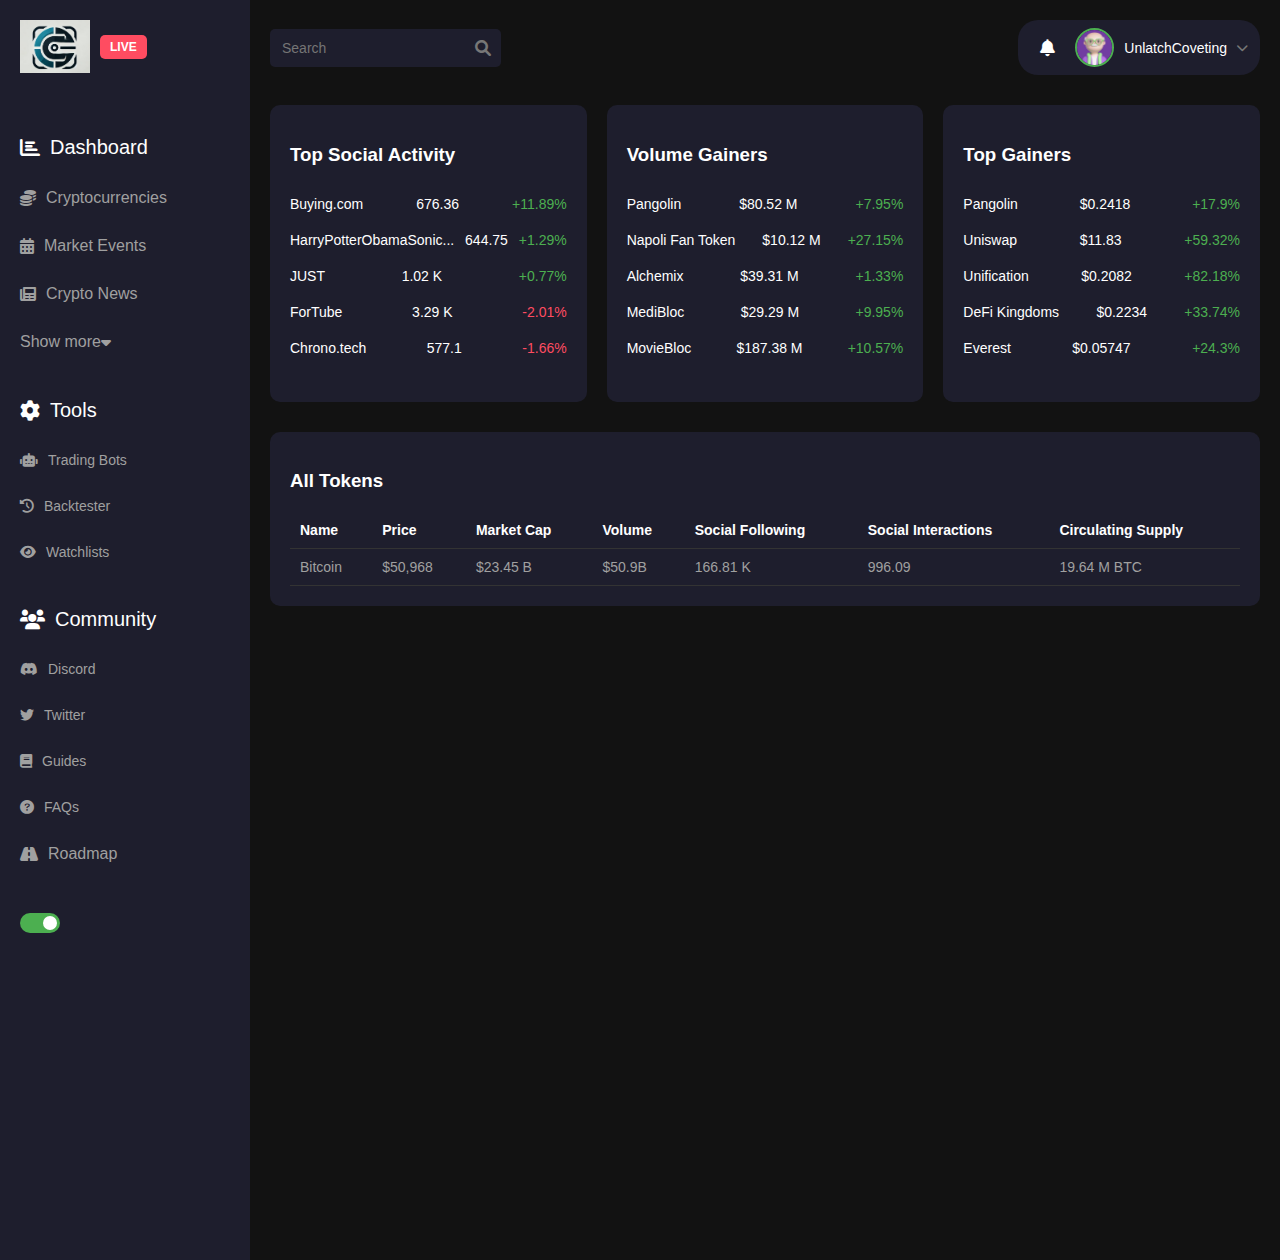
==== index.html @ 92097d20 "still updating" ====
<!DOCTYPE html>
<html lang="en">
  <head>
    <meta charset="UTF-8" />
    <meta http-equiv="X-UA-Compatible" content="IE=edge" />
    <meta name="viewport" content="width=device-width, initial-scale=1.0" />
    <title>Dashboard Design</title>
    <link rel="stylesheet" href="style.css" />
    <!-- Font Awesome for icons -->
    <link
      rel="stylesheet"
      href="https://cdnjs.cloudflare.com/ajax/libs/font-awesome/6.6.0/css/all.min.css"
    />
    <link
      rel="stylesheet"
      href="https://cdnjs.cloudflare.com/ajax/libs/font-awesome/6.0.0-beta3/css/all.min.css"
    />
  </head>
  <body>
    <div class="sidebar">
      <div class="logo">
        <h2>
          <!-- <i class="fas fa-chart-line"></i> D2TRADE -->
           <img src="./1.jpeg" alt="" width="70px">
          <span class="live-badge">LIVE</span>
        </h2>
      </div>
      <ul class="menu">
        <br>
        <li  style="font-size: 20px; color: white;"><i class="fas fa-chart-bar"></i> Dashboard</li>
        <li class="active"><i class="fas fa-coins"></i> Cryptocurrencies</li>
        <li><i class="fas fa-calendar-alt"></i> Market Events</li>
        <li><i class="fas fa-newspaper"></i> Crypto News</li>
        <li class="submenu">Show more <i class="fas fa-caret-down"></i></li>
        <br>
        <li style="font-size: 20px; color: white;" class="submenu-items"><i class="fas fa-cog"></i> Tools</li>
        <li class="submenu-items"><i class="fas fa-robot"></i> Trading Bots</li>
        <li class="submenu-items"><i class="fas fa-history"></i> Backtester</li>
        <li class="submenu-items"><i class="fas fa-eye"></i> Watchlists</li>
        <br>
        <li style="font-size: 20px; color: white;"><i class="fas fa-users"></i> Community</li>
        <li class="submenu-items"><i class="fab fa-discord"></i> Discord</li>
        <li class="submenu-items"><i class="fab fa-twitter"></i> Twitter</li>
        <li class="submenu-items"><i class="fas fa-book"></i> Guides</li>
        <li class="submenu-items">
          <i class="fas fa-question-circle"></i> FAQs
        </li>
        <li><i class="fas fa-road"></i> Roadmap</li>
        <li>
          <div class="switch">
            <input type="checkbox" id="toggle" checked />
            <label for="toggle"></label>
          </div>
        </li>
      </ul>
    </div>

    <div class="main-content">
      <div class="header">
        <div class="search-bar">
          <input type="text" placeholder="Search" />
          <i class="fas fa-search"></i>
        </div>


        <div class="user-profile">
        <i class="fa fa-bell" style="padding: 10px; font-size: 17px; color: white;"></i>

            <img src="./download.jpeg" alt="User Avatar" class="user-avatar">
            <span class="user-name">UnlatchCoveting</span>
            <i class="fas fa-chevron-down"></i>
        </div>
      </div>

      <div class="dashboard">
        <div class="card top-social-activity">
          <h3>Top Social Activity</h3>
          <ul>
            <li>
              <span>Buying.com</span>
              <span>676.36</span>
              <span class="positive">+11.89%</span>
            </li>
            <li>
              <span>HarryPotterObamaSonic...</span>
              <span>644.75</span>
              <span class="positive">+1.29%</span>
            </li>
            <li>
              <span>JUST</span>
              <span>1.02 K</span>
              <span class="positive">+0.77%</span>
            </li>
            <li>
              <span>ForTube</span>
              <span>3.29 K</span>
              <span class="negative">-2.01%</span>
            </li>
            <li>
              <span>Chrono.tech</span>
              <span>577.1</span>
              <span class="negative">-1.66%</span>
            </li>
          </ul>
        </div>

        <div class="card volume-gainers">
          <h3>Volume Gainers</h3>
          <ul>
            <li>
              <span>Pangolin</span>
              <span>$80.52 M</span>
              <span class="positive">+7.95%</span>
            </li>
            <li>
              <span>Napoli Fan Token</span>
              <span>$10.12 M</span>
              <span class="positive">+27.15%</span>
            </li>
            <li>
              <span>Alchemix</span>
              <span>$39.31 M</span>
              <span class="positive">+1.33%</span>
            </li>
            <li>
              <span>MediBloc</span>
              <span>$29.29 M</span>
              <span class="positive">+9.95%</span>
            </li>
            <li>
              <span>MovieBloc</span>
              <span>$187.38 M</span>
              <span class="positive">+10.57%</span>
            </li>
          </ul>
        </div>

        <div class="card top-gainers">
          <h3>Top Gainers</h3>
          <ul>
            <li>
              <span>Pangolin</span>
              <span>$0.2418</span>
              <span class="positive">+17.9%</span>
            </li>
            <li>
              <span>Uniswap</span>
              <span>$11.83</span>
              <span class="positive">+59.32%</span>
            </li>
            <li>
              <span>Unification</span>
              <span>$0.2082</span>
              <span class="positive">+82.18%</span>
            </li>
            <li>
              <span>DeFi Kingdoms</span>
              <span>$0.2234</span>
              <span class="positive">+33.74%</span>
            </li>
            <li>
              <span>Everest</span>
              <span>$0.05747</span>
              <span class="positive">+24.3%</span>
            </li>
          </ul>
        </div>
      </div>

      <div class="all-tokens">
        <h3>All Tokens</h3>
        <table>
          <thead>
            <tr>
              <th>Name</th>
              <th>Price</th>
              <th>Market Cap</th>
              <th>Volume</th>
              <th>Social Following</th>
              <th>Social Interactions</th>
              <th>Circulating Supply</th>
            </tr>
          </thead>
          <tbody>
            <tr>
              <td>Bitcoin</td>
              <td>$50,968</td>
              <td>$23.45 B</td>
              <td>$50.9B</td>
              <td>166.81 K</td>
              <td>996.09</td>
              <td>19.64 M BTC</td>
            </tr>
            <!-- Add more table rows here -->
          </tbody>
        </table>
      </div>
    </div>
  </body>
</html>
---- style.css ----
body {
    font-family: 'Arial', sans-serif;
    margin: 0;
    padding: 0;
    display: flex;
    background-color: #121212;
    color: #fff;
}

.sidebar {
    width: 250px;
    background-color: #1e1e2d;
    height: 140vh;
    padding: 20px;
    box-sizing: border-box;
    display: flex;
    flex-direction: column;
}

.logo {
    display: flex;
    align-items: center;
    justify-content: space-between;
    margin-bottom: 30px;
}

.logo h2 {
    color: #fff;
    font-size: 20px;
    margin: 0;
    display: flex;
    align-items: center;
}

.live-badge {
    background-color: #ff4c61;
    padding: 5px 10px;
    border-radius: 5px;
    font-size: 12px;
    margin-left: 10px;
}

.menu {
    list-style: none;
    padding: 0;
    margin: 0;
    flex: 1;
}

.menu li {
    padding: 15px 0;
    color: #a0a0a0;
    display: flex;
    align-items: center;
    cursor: pointer;
    transition: color 0.3s;
}

.menu li i {
    margin-right: 10px;
}


.menu li:hover {
    color: #fff;
}

.submenu-items {
    display: none;
    padding-left: 20px;
    color: #a0a0a0;
    font-size: 14px;
}

.submenu:hover + .submenu-items,
.submenu-items:hover {
    display: block;
}

.main-content {
    flex: 1;
    padding: 20px;
    display: flex;
    flex-direction: column;
}

.header {
    display: flex;
    justify-content: space-between;
    align-items: center;
    margin-bottom: 30px;
}

.search-bar {
    display: flex;
    align-items: center;
    background-color: #1e1e2d;
    padding: 10px;
    border-radius: 5px;
}

.search-bar input {
    border: none;
    background: transparent;
    color: #fff;
    outline: none;
    margin-right: 10px;
    font-size: 14px;
}

.search-bar i {
    color: #777;
}

.user-profile {
    display: flex;
    align-items: center;
    gap: 10px;
    background-color: #1e1e2d;
    padding: 8px 12px;
    border-radius: 20px;
    cursor: pointer;
    transition: background-color 0.3s ease;
}

.user-profile:hover {
    background-color: #2a2a3e;
}

.user-avatar {
    width: 35px;
    height: 35px;
    border-radius: 50%;
    border: 2px solid #4caf50;
}

.user-name {
    font-size: 14px;
    font-weight: 500;
    color: #fff;
}

.user-profile i {
    color: #777;
    font-size: 12px;
}

.dashboard {
    display: flex;
    gap: 20px;
    margin-bottom: 30px;
}

.card {
    background-color: #1e1e2d;
    padding: 20px;
    border-radius: 10px;
    flex: 1;
    color: #a0a0a0;
}

.card h3 {
    color: #fff;
    margin-bottom: 20px;
}

.card ul {
    list-style: none;
    padding: 0;
}

.card ul li {
    display: flex;
    justify-content: space-between;
    padding: 10px 0;
    color: #fff;
    font-size: 14px;
}

.positive {
    color: #4caf50;
}

.negative {
    color: #ff4c61;
}

.all-tokens {
    background-color: #1e1e2d;
    padding: 20px;
    border-radius: 10px;
}

.all-tokens h3 {
    margin-bottom: 20px;
    color: #fff;
}

.all-tokens table {
    width: 100%;
    color: #a0a0a0;
    border-collapse: collapse;
    font-size: 14px;
}

.all-tokens table th,
.all-tokens table td {
    padding: 10px;
    text-align: left;
    border-bottom: 1px solid #333;
}

.all-tokens table th {
    color: #fff;
}

.all-tokens table tr:hover {
    background-color: #292937;
}

.switch {
    display: flex;
    align-items: center;
    justify-content: center;
    margin-top: auto;
    padding-top: 20px;
}

.switch input[type="checkbox"] {
    position: absolute;
    opacity: 0;
}

.switch label {
    display: inline-block;
    width: 40px;
    height: 20px;
    background-color: #ff4c61;
    border-radius: 20px;
    position: relative;
    cursor: pointer;
    transition: background-color 0.3s;
}

.switch label:after {
    content: "";
    display: block;
    width: 14px;
    height: 14px;
    background-color: #fff;
    border-radius: 50%;
    position: absolute;
    top: 3px;
    left: 3px;
    transition: left 0.3s;
}

.switch input:checked + label {
    background-color: #4caf50;
}

.switch input:checked + label:after {
    left: 23px;
}
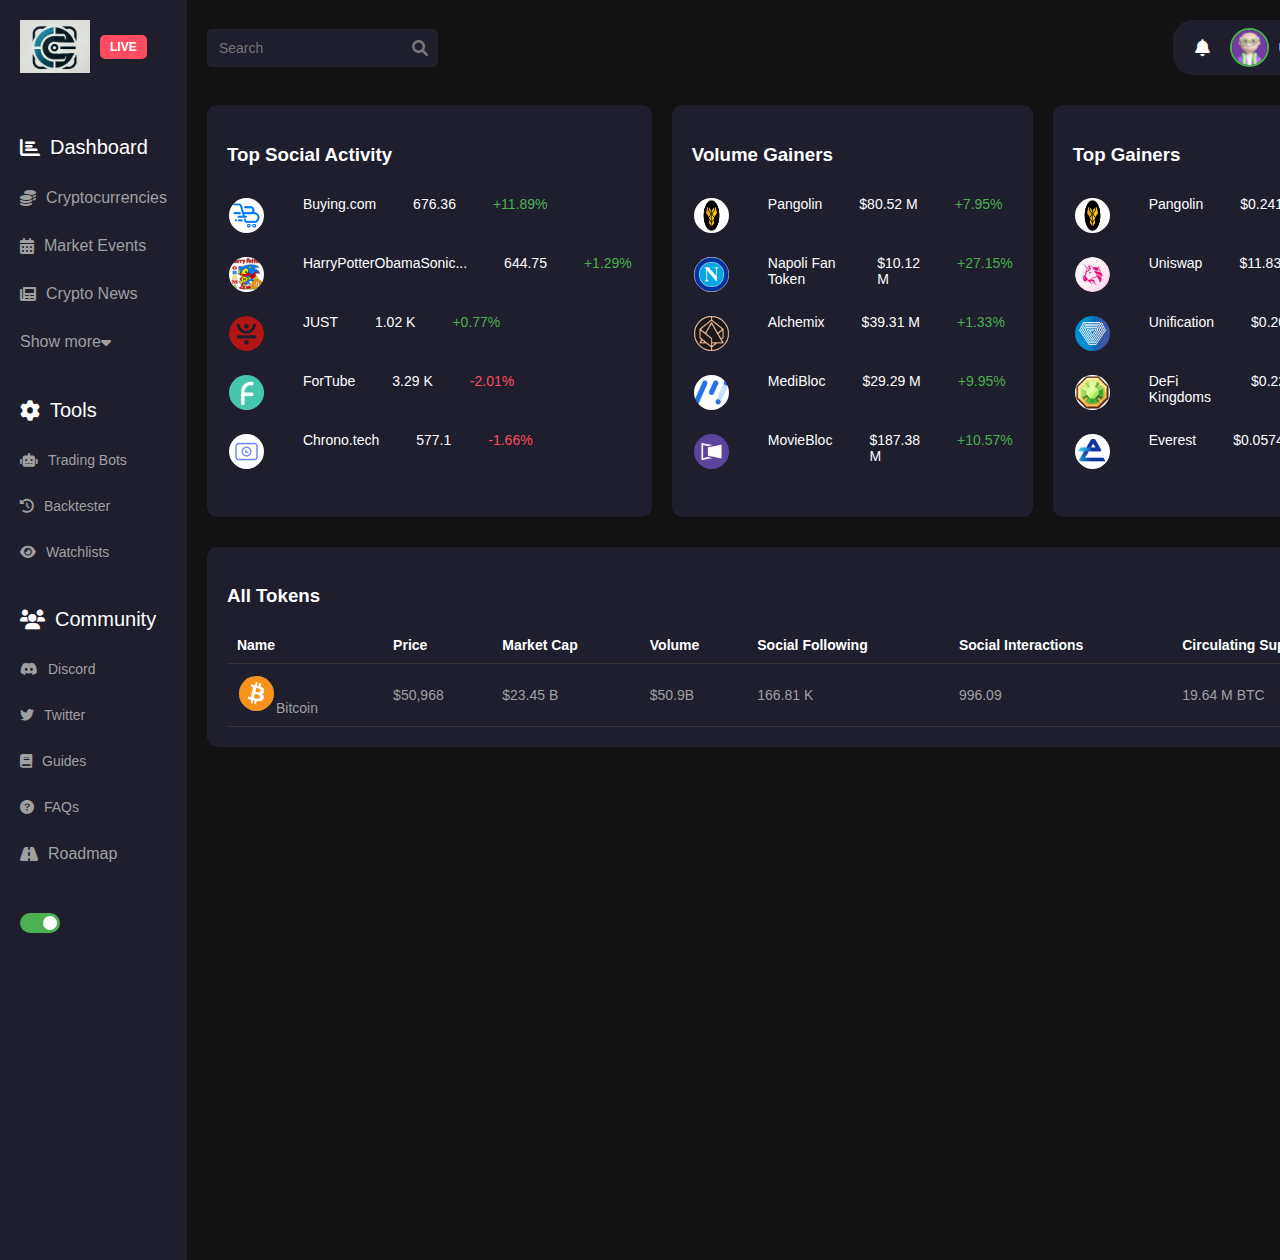
==== commit 4e531246: "updated" ====
--- a/index.html
+++ b/index.html
@@ -21,24 +21,30 @@
       <div class="logo">
         <h2>
           <!-- <i class="fas fa-chart-line"></i> D2TRADE -->
-           <img src="./1.jpeg" alt="" width="70px">
+          <img src="./images/1.jpeg" alt="" width="70px" />
           <span class="live-badge">LIVE</span>
         </h2>
       </div>
       <ul class="menu">
-        <br>
-        <li  style="font-size: 20px; color: white;"><i class="fas fa-chart-bar"></i> Dashboard</li>
+        <br />
+        <li style="font-size: 20px; color: white">
+          <i class="fas fa-chart-bar"></i> Dashboard
+        </li>
         <li class="active"><i class="fas fa-coins"></i> Cryptocurrencies</li>
         <li><i class="fas fa-calendar-alt"></i> Market Events</li>
         <li><i class="fas fa-newspaper"></i> Crypto News</li>
         <li class="submenu">Show more <i class="fas fa-caret-down"></i></li>
-        <br>
-        <li style="font-size: 20px; color: white;" class="submenu-items"><i class="fas fa-cog"></i> Tools</li>
+        <br />
+        <li style="font-size: 20px; color: white" class="submenu-items">
+          <i class="fas fa-cog"></i> Tools
+        </li>
         <li class="submenu-items"><i class="fas fa-robot"></i> Trading Bots</li>
         <li class="submenu-items"><i class="fas fa-history"></i> Backtester</li>
         <li class="submenu-items"><i class="fas fa-eye"></i> Watchlists</li>
-        <br>
-        <li style="font-size: 20px; color: white;"><i class="fas fa-users"></i> Community</li>
+        <br />
+        <li style="font-size: 20px; color: white">
+          <i class="fas fa-users"></i> Community
+        </li>
         <li class="submenu-items"><i class="fab fa-discord"></i> Discord</li>
         <li class="submenu-items"><i class="fab fa-twitter"></i> Twitter</li>
         <li class="submenu-items"><i class="fas fa-book"></i> Guides</li>
@@ -62,13 +68,19 @@
           <i class="fas fa-search"></i>
         </div>
 
-
         <div class="user-profile">
-        <i class="fa fa-bell" style="padding: 10px; font-size: 17px; color: white;"></i>
-
-            <img src="./download.jpeg" alt="User Avatar" class="user-avatar">
-            <span class="user-name">UnlatchCoveting</span>
-            <i class="fas fa-chevron-down"></i>
+          <i
+            class="fa fa-bell"
+            style="padding: 10px; font-size: 17px; color: white"
+          ></i>
+
+          <img
+            src="./images/download.jpeg"
+            alt="User Avatar"
+            class="user-avatar"
+          />
+          <span class="user-name">UnlatchCoveting</span>
+          <i class="fas fa-chevron-down"></i>
         </div>
       </div>
 
@@ -76,27 +88,35 @@
         <div class="card top-social-activity">
           <h3>Top Social Activity</h3>
           <ul>
-            <li>
+            <li class="company">
+              <img src="./images/logo1.png" class="logo-img" alt="" />
               <span>Buying.com</span>
               <span>676.36</span>
               <span class="positive">+11.89%</span>
             </li>
             <li>
+              <img src="./images/logo2.png" class="logo-img" alt="" />
               <span>HarryPotterObamaSonic...</span>
               <span>644.75</span>
               <span class="positive">+1.29%</span>
             </li>
             <li>
+              <img src="./images/logo3.png" class="logo-img" alt="" />
+
               <span>JUST</span>
               <span>1.02 K</span>
               <span class="positive">+0.77%</span>
             </li>
             <li>
+              <img src="./images/logo4.png" class="logo-img" alt="" />
+
               <span>ForTube</span>
               <span>3.29 K</span>
               <span class="negative">-2.01%</span>
             </li>
             <li>
+              <img src="./images/logo5.png" class="logo-img" alt="" />
+
               <span>Chrono.tech</span>
               <span>577.1</span>
               <span class="negative">-1.66%</span>
@@ -108,26 +128,37 @@
           <h3>Volume Gainers</h3>
           <ul>
             <li>
+              <img src="./images/logo6.png" class="logo-img" alt="" />
+
               <span>Pangolin</span>
               <span>$80.52 M</span>
               <span class="positive">+7.95%</span>
             </li>
-            <li>
+            
+            <li>
+              <img src="./images/logo7.jpeg" class="logo-img" alt="" />
+
               <span>Napoli Fan Token</span>
               <span>$10.12 M</span>
               <span class="positive">+27.15%</span>
             </li>
             <li>
+              <img src="./images/logo8.jpeg" class="logo-img" alt="" />
+
               <span>Alchemix</span>
               <span>$39.31 M</span>
               <span class="positive">+1.33%</span>
             </li>
             <li>
+              <img src="./images/logo9.png" class="logo-img" alt="" />
+
               <span>MediBloc</span>
               <span>$29.29 M</span>
               <span class="positive">+9.95%</span>
             </li>
             <li>
+              <img src="./images/logo10.png" class="logo-img" alt="" />
+
               <span>MovieBloc</span>
               <span>$187.38 M</span>
               <span class="positive">+10.57%</span>
@@ -139,26 +170,37 @@
           <h3>Top Gainers</h3>
           <ul>
             <li>
+              <img src="./images/logo11.png" class="logo-img" alt="" />
+
               <span>Pangolin</span>
               <span>$0.2418</span>
               <span class="positive">+17.9%</span>
             </li>
             <li>
+              <img src="./images/logo12.jpeg" class="logo-img" alt="" />
+
               <span>Uniswap</span>
               <span>$11.83</span>
               <span class="positive">+59.32%</span>
             </li>
             <li>
+              <img src="./images/logo13.jpeg" class="logo-img" alt="" />
+
               <span>Unification</span>
               <span>$0.2082</span>
               <span class="positive">+82.18%</span>
             </li>
             <li>
+              <img src="./images/logo14.png" class="logo-img" alt="" />
+
               <span>DeFi Kingdoms</span>
               <span>$0.2234</span>
               <span class="positive">+33.74%</span>
             </li>
             <li>
+
+              <img src="./images/logo15.png" class="logo-img" alt="" />
+
               <span>Everest</span>
               <span>$0.05747</span>
               <span class="positive">+24.3%</span>
@@ -183,7 +225,7 @@
           </thead>
           <tbody>
             <tr>
-              <td>Bitcoin</td>
+              <td><img src="./images/logo17.png" class="logo-img" alt="">Bitcoin</td>
               <td>$50,968</td>
               <td>$23.45 B</td>
               <td>$50.9B</td>
--- a/style.css
+++ b/style.css
@@ -134,6 +134,15 @@
     border: 2px solid #4caf50;
 }
 
+
+
+.logo-img{
+    width: 35px;
+    height: 35px;
+    border-radius: 50%;
+    border: 2px solid #4caf4f00;
+}
+
 .user-name {
     font-size: 14px;
     font-weight: 500;
@@ -171,8 +180,9 @@
 
 .card ul li {
     display: flex;
-    justify-content: space-between;
+    justify-content: left;
     padding: 10px 0;
+    gap: 37px;
     color: #fff;
     font-size: 14px;
 }
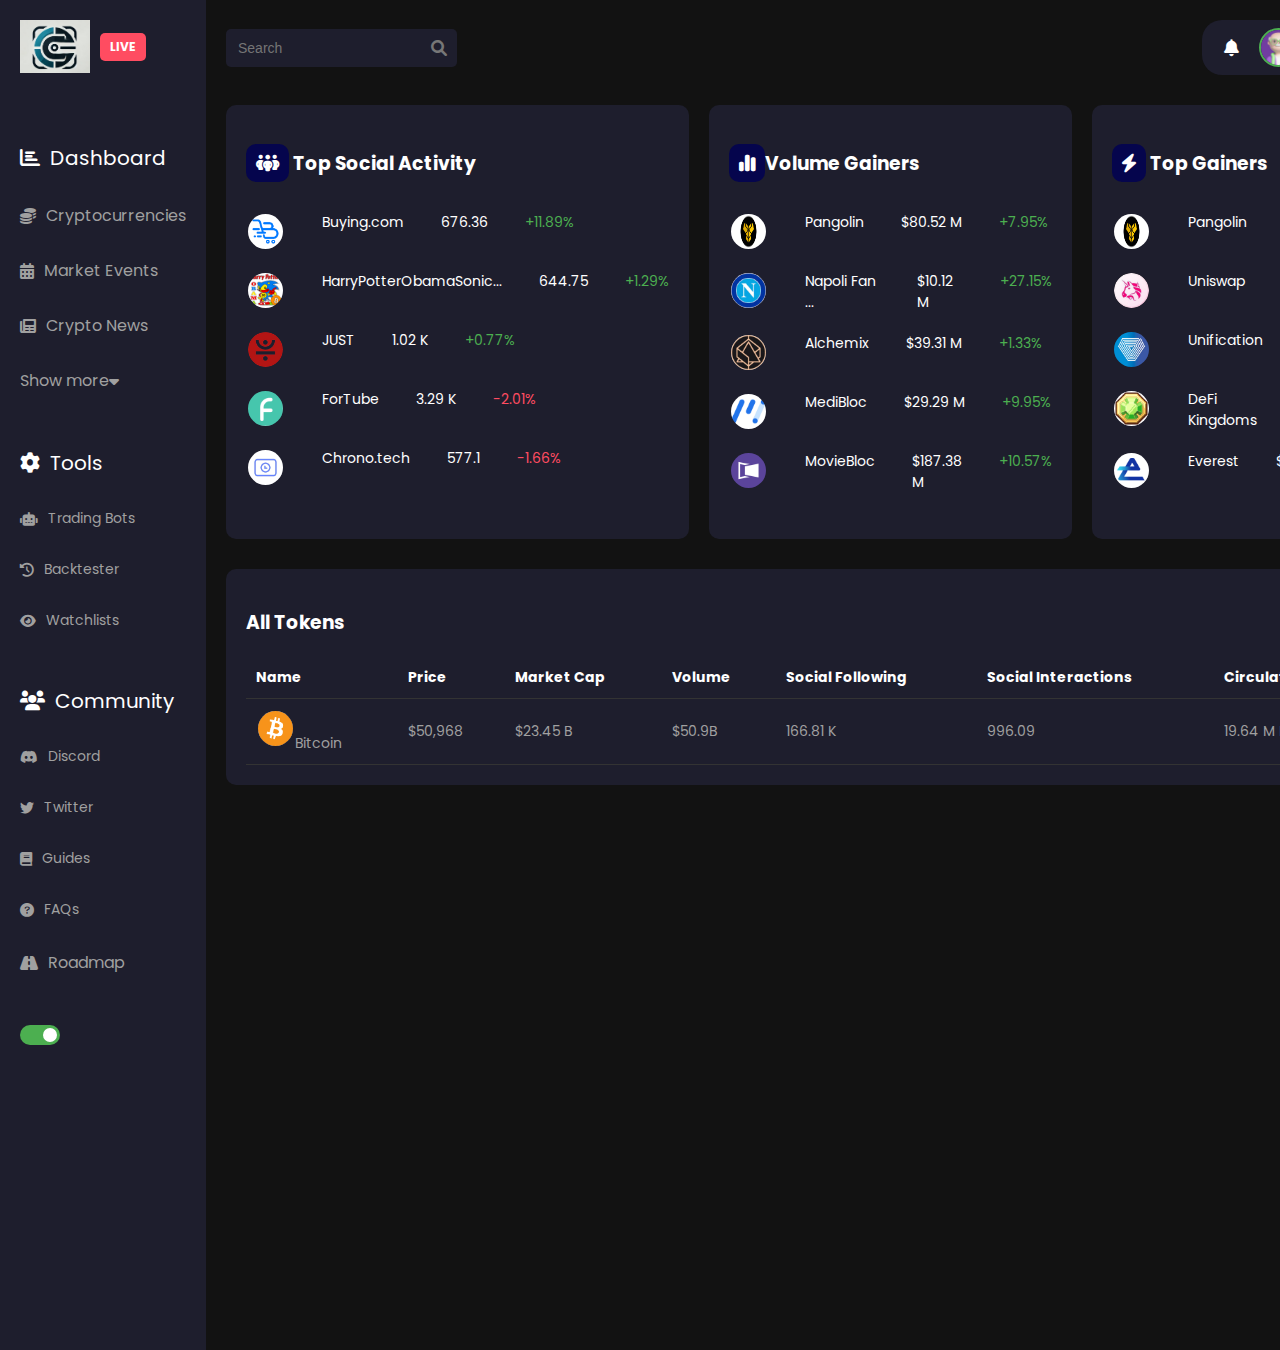
==== commit a6eccd4d: "updated" ====
--- a/index.html
+++ b/index.html
@@ -86,7 +86,7 @@
 
       <div class="dashboard">
         <div class="card top-social-activity">
-          <h3>Top Social Activity</h3>
+          <h3> <i class="fa-solid fa-people-group" style="padding: 10px; background-color: #05054d; border-radius: 10px;"></i> Top Social Activity</h3>
           <ul>
             <li class="company">
               <img src="./images/logo1.png" class="logo-img" alt="" />
@@ -125,7 +125,7 @@
         </div>
 
         <div class="card volume-gainers">
-          <h3>Volume Gainers</h3>
+          <h3><i class="fa-solid fa-chart-simple" style="padding: 10px; background-color: #05054d; border-radius: 10px;"></i>Volume Gainers</h3>
           <ul>
             <li>
               <img src="./images/logo6.png" class="logo-img" alt="" />
@@ -134,11 +134,11 @@
               <span>$80.52 M</span>
               <span class="positive">+7.95%</span>
             </li>
-            
+
             <li>
               <img src="./images/logo7.jpeg" class="logo-img" alt="" />
 
-              <span>Napoli Fan Token</span>
+              <span>Napoli Fan ...</span>
               <span>$10.12 M</span>
               <span class="positive">+27.15%</span>
             </li>
@@ -167,7 +167,7 @@
         </div>
 
         <div class="card top-gainers">
-          <h3>Top Gainers</h3>
+          <h3> <i class="fa-solid fa-bolt" style="padding: 10px; background-color: #05054d; border-radius: 10px;"></i> Top Gainers</h3>
           <ul>
             <li>
               <img src="./images/logo11.png" class="logo-img" alt="" />
@@ -198,7 +198,6 @@
               <span class="positive">+33.74%</span>
             </li>
             <li>
-
               <img src="./images/logo15.png" class="logo-img" alt="" />
 
               <span>Everest</span>
@@ -225,7 +224,14 @@
           </thead>
           <tbody>
             <tr>
-              <td><img src="./images/logo17.png" class="logo-img" alt="">Bitcoin</td>
+              <td>
+                <img
+                  src="./images/logo17.png"
+                  class="logo-img"
+                  alt=""
+                  width="10px"
+                />Bitcoin
+              </td>
               <td>$50,968</td>
               <td>$23.45 B</td>
               <td>$50.9B</td>
--- a/style.css
+++ b/style.css
@@ -1,5 +1,7 @@
+@import url('https://fonts.googleapis.com/css2?family=Poppins:ital,wght@0,100;0,200;0,300;0,400;0,500;0,600;0,700;0,800;0,900;1,100;1,200;1,300;1,400;1,500;1,600;1,700;1,800;1,900&display=swap');
+
 body {
-    font-family: 'Arial', sans-serif;
+    font-family: 'Poppins', sans-serif;
     margin: 0;
     padding: 0;
     display: flex;
@@ -10,7 +12,7 @@
 .sidebar {
     width: 250px;
     background-color: #1e1e2d;
-    height: 140vh;
+    height: 150vh;
     padding: 20px;
     box-sizing: border-box;
     display: flex;
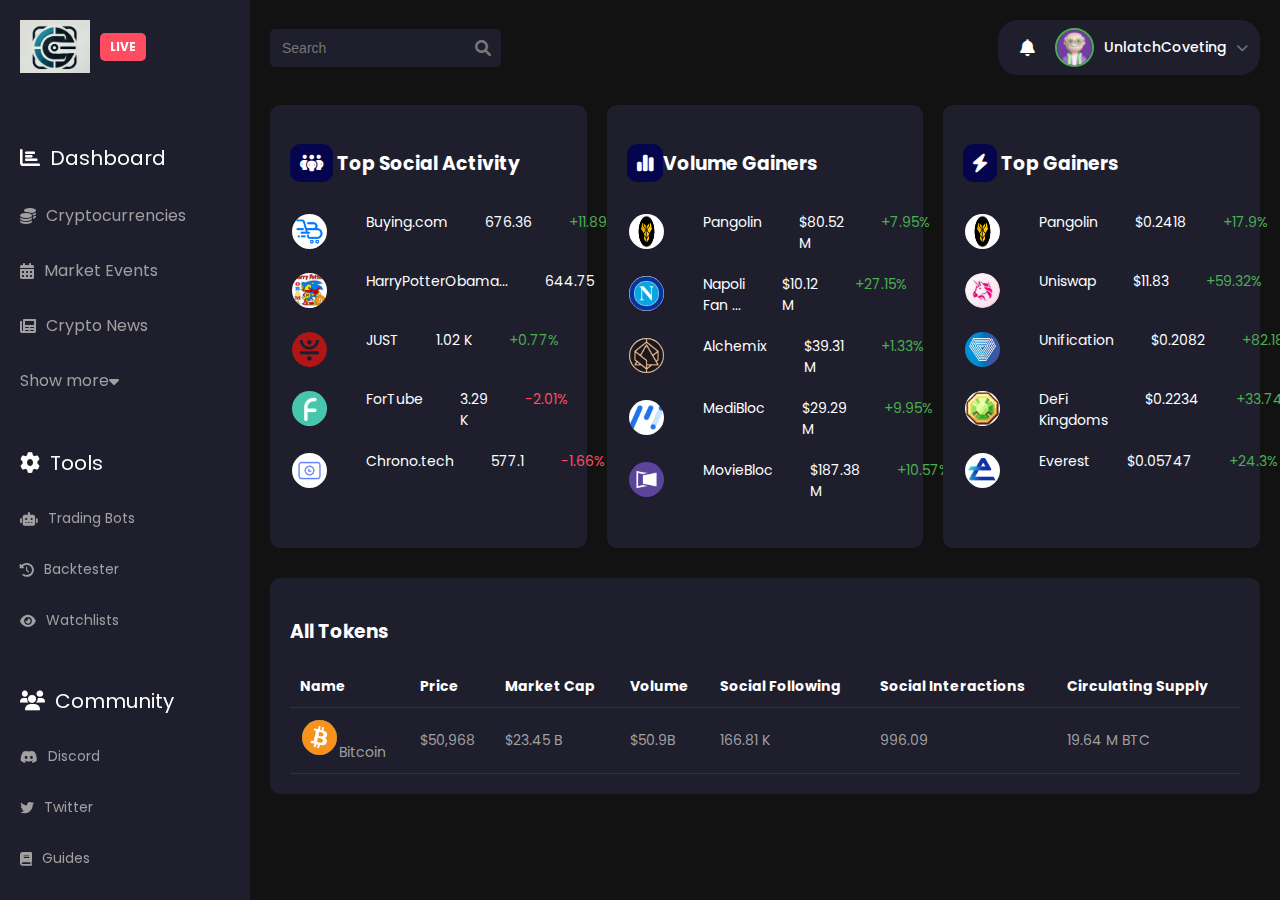
==== commit 8271d5be: "updated" ====
--- a/index.html
+++ b/index.html
@@ -96,7 +96,7 @@
             </li>
             <li>
               <img src="./images/logo2.png" class="logo-img" alt="" />
-              <span>HarryPotterObamaSonic...</span>
+              <span>HarryPotterObama...</span>
               <span>644.75</span>
               <span class="positive">+1.29%</span>
             </li>
@@ -239,7 +239,6 @@
               <td>996.09</td>
               <td>19.64 M BTC</td>
             </tr>
-            <!-- Add more table rows here -->
           </tbody>
         </table>
       </div>
--- a/style.css
+++ b/style.css
@@ -12,11 +12,13 @@
 .sidebar {
     width: 250px;
     background-color: #1e1e2d;
-    height: 150vh;
+    height: 100vh;
     padding: 20px;
     box-sizing: border-box;
     display: flex;
     flex-direction: column;
+    position: fixed;
+    z-index: 1000;
 }
 
 .logo {
@@ -62,7 +64,6 @@
     margin-right: 10px;
 }
 
-
 .menu li:hover {
     color: #fff;
 }
@@ -80,6 +81,7 @@
 }
 
 .main-content {
+    margin-left: 250px;
     flex: 1;
     padding: 20px;
     display: flex;
@@ -136,13 +138,11 @@
     border: 2px solid #4caf50;
 }
 
-
-
-.logo-img{
+.logo-img {
     width: 35px;
     height: 35px;
     border-radius: 50%;
-    border: 2px solid #4caf4f00;
+    border: 2px solid transparent;
 }
 
 .user-name {
@@ -158,6 +158,7 @@
 
 .dashboard {
     display: flex;
+    flex-wrap: wrap;
     gap: 20px;
     margin-bottom: 30px;
 }
@@ -168,6 +169,7 @@
     border-radius: 10px;
     flex: 1;
     color: #a0a0a0;
+    min-width: 250px;
 }
 
 .card h3 {
@@ -213,6 +215,7 @@
     color: #a0a0a0;
     border-collapse: collapse;
     font-size: 14px;
+    overflow-x: auto;
 }
 
 .all-tokens table th,
@@ -274,3 +277,90 @@
 .switch input:checked + label:after {
     left: 23px;
 }
+
+/* Responsive Adjustments */
+@media (max-width: 1024px) {
+    .main-content {
+        margin-left: 0;
+        padding: 10px;
+    }
+
+    .sidebar {
+        width: 100%;
+        height: auto;
+        position: relative;
+        display: block;
+    }
+
+    .dashboard {
+        flex-direction: column;
+    }
+}
+
+@media (max-width: 768px) {
+    body {
+        flex-direction: column;
+    }
+
+    .sidebar {
+        width: 100%;
+        height: auto;
+        position: relative;
+        display: none;
+    }
+
+    .main-content {
+        margin-left: 0;
+        padding: 10px;
+    }
+
+    .header {
+        flex-direction: column;
+        gap: 10px;
+    }
+
+    .dashboard {
+        flex-direction: column;
+    }
+
+    .user-profile {
+        gap: 5px;
+    }
+
+    .all-tokens {
+        background-color: #1e1e2d;
+    padding: 20px;
+    border-radius: 10px;
+    flex: 1;
+    color: #a0a0a0;
+    min-width: 250px;
+    overflow: hidden;
+    }
+}
+
+@media (max-width: 480px) {
+    .menu li {
+        padding: 10px 0;
+        font-size: 14px;
+    }
+
+    .user-profile {
+        padding: 5px 8px;
+    }
+
+    .card h3 {
+        font-size: 16px;
+    }
+
+    .card ul li {
+        font-size: 12px;
+    }
+
+    .all-tokens table th,
+    .all-tokens table td {
+        /* padding: 8px; */
+        font-size: 12px;
+    overflow: scroll;
+overflow-x: scroll;
+    }
+}
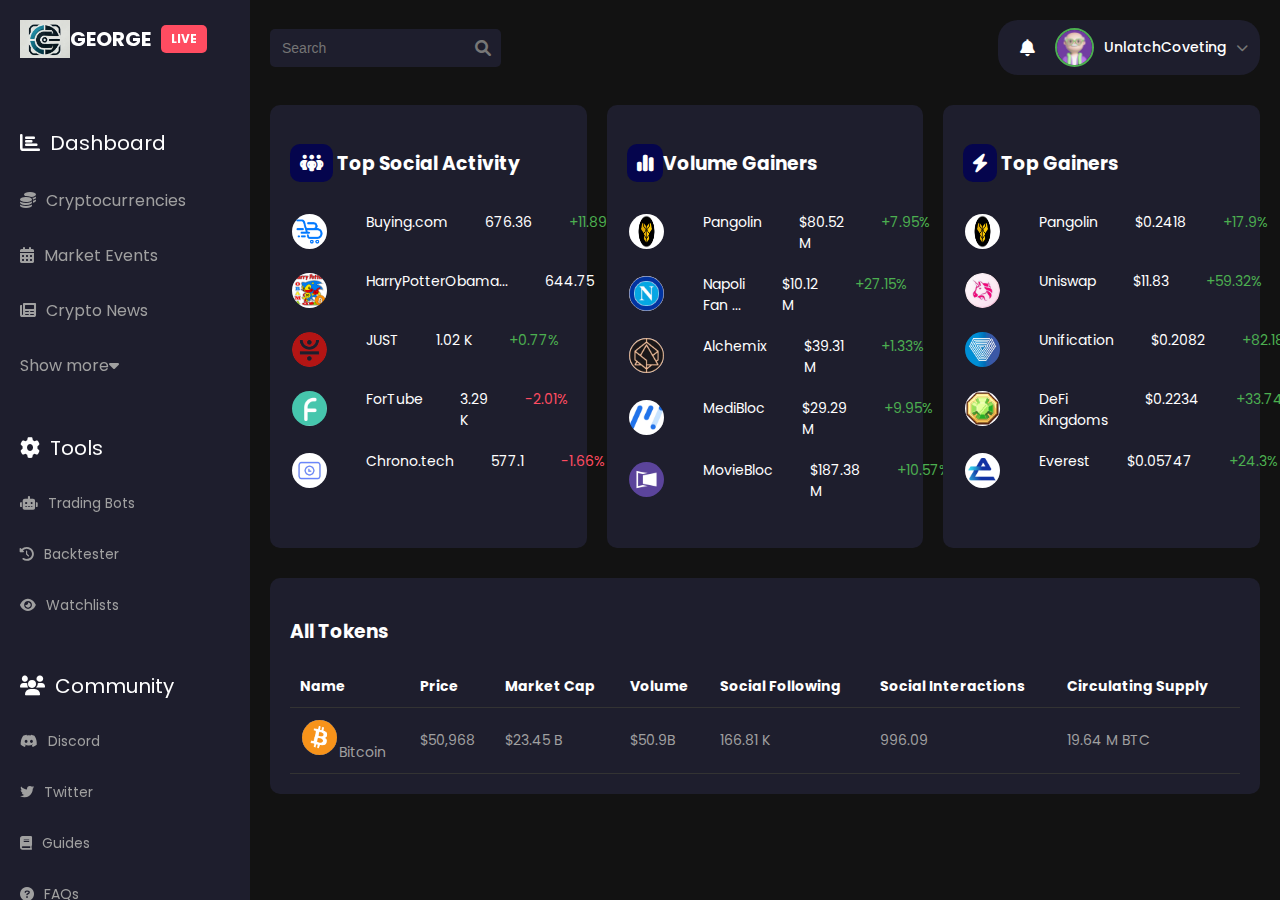
==== commit d0a1d139: "updated" ====
--- a/index.html
+++ b/index.html
@@ -21,7 +21,7 @@
       <div class="logo">
         <h2>
           <!-- <i class="fas fa-chart-line"></i> D2TRADE -->
-          <img src="./images/1.jpeg" alt="" width="70px" />
+          <img src="./images/1.jpeg" alt="" width="50px" /><span> GEORGE</span>
           <span class="live-badge">LIVE</span>
         </h2>
       </div>
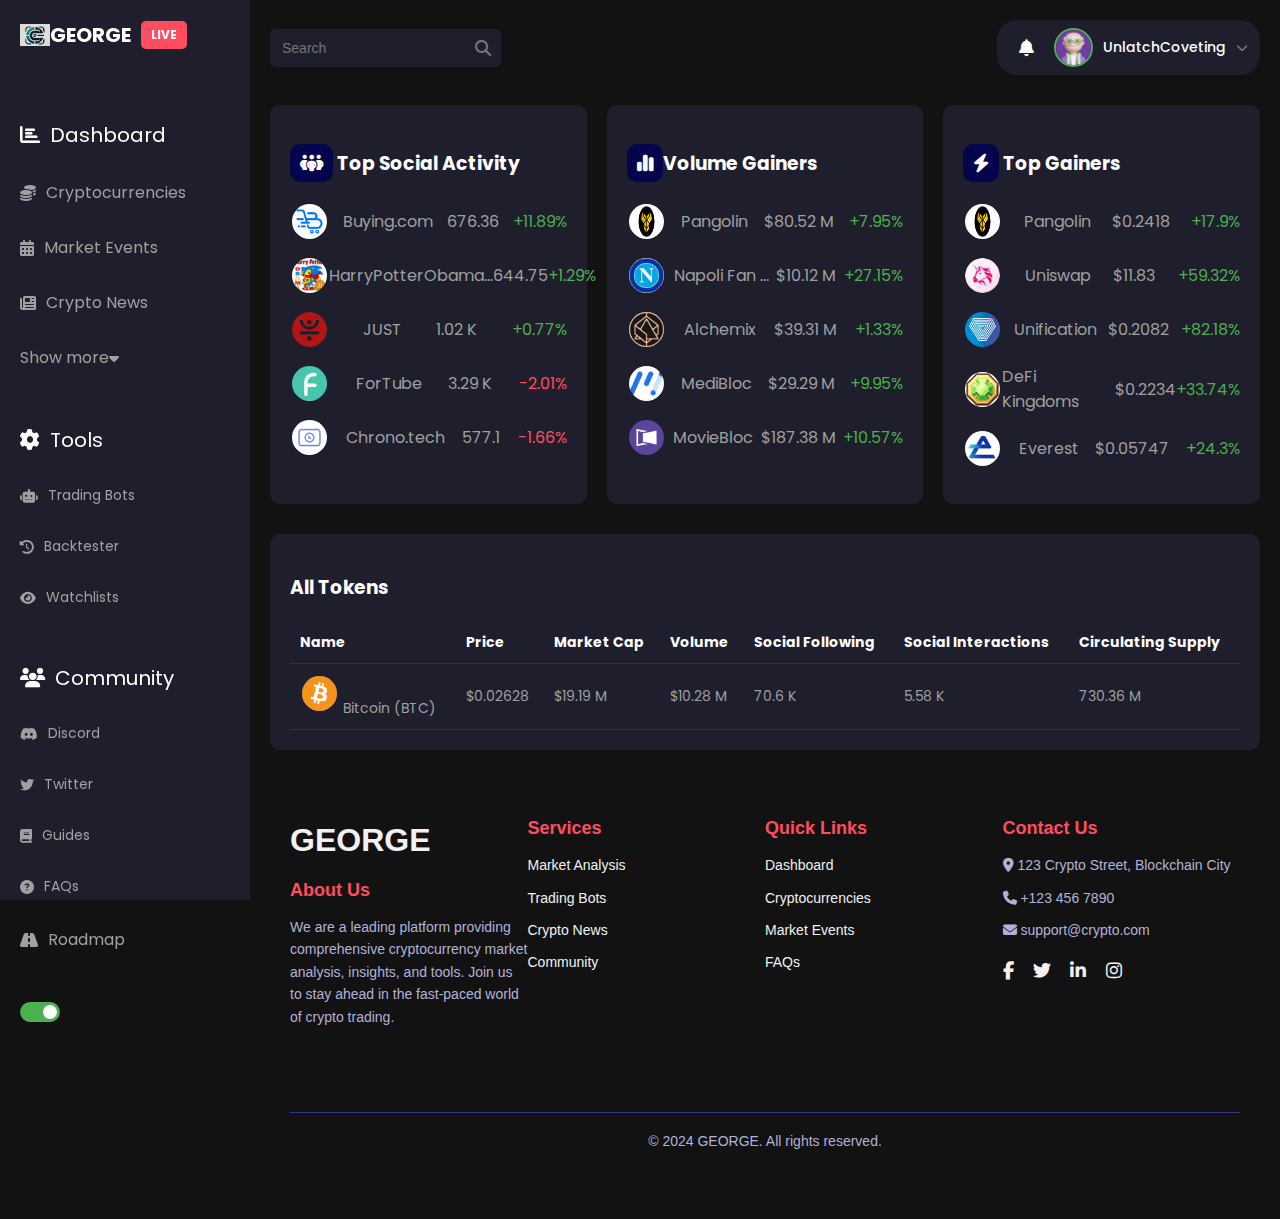
==== commit 9875b589: "updated" ====
--- a/index.html
+++ b/index.html
@@ -1,247 +1,281 @@
 <!DOCTYPE html>
 <html lang="en">
-  <head>
+
+<head>
     <meta charset="UTF-8" />
     <meta http-equiv="X-UA-Compatible" content="IE=edge" />
     <meta name="viewport" content="width=device-width, initial-scale=1.0" />
     <title>Dashboard Design</title>
     <link rel="stylesheet" href="style.css" />
     <!-- Font Awesome for icons -->
-    <link
-      rel="stylesheet"
-      href="https://cdnjs.cloudflare.com/ajax/libs/font-awesome/6.6.0/css/all.min.css"
-    />
-    <link
-      rel="stylesheet"
-      href="https://cdnjs.cloudflare.com/ajax/libs/font-awesome/6.0.0-beta3/css/all.min.css"
-    />
-  </head>
-  <body>
+    <link rel="stylesheet" href="https://cdnjs.cloudflare.com/ajax/libs/font-awesome/6.6.0/css/all.min.css" />
+</head>
+
+<body>
     <div class="sidebar">
-      <div class="logo">
-        <h2>
-          <!-- <i class="fas fa-chart-line"></i> D2TRADE -->
-          <img src="./images/1.jpeg" alt="" width="50px" /><span> GEORGE</span>
-          <span class="live-badge">LIVE</span>
-        </h2>
-      </div>
-      <ul class="menu">
-        <br />
-        <li style="font-size: 20px; color: white">
-          <i class="fas fa-chart-bar"></i> Dashboard
-        </li>
-        <li class="active"><i class="fas fa-coins"></i> Cryptocurrencies</li>
-        <li><i class="fas fa-calendar-alt"></i> Market Events</li>
-        <li><i class="fas fa-newspaper"></i> Crypto News</li>
-        <li class="submenu">Show more <i class="fas fa-caret-down"></i></li>
-        <br />
-        <li style="font-size: 20px; color: white" class="submenu-items">
-          <i class="fas fa-cog"></i> Tools
-        </li>
-        <li class="submenu-items"><i class="fas fa-robot"></i> Trading Bots</li>
-        <li class="submenu-items"><i class="fas fa-history"></i> Backtester</li>
-        <li class="submenu-items"><i class="fas fa-eye"></i> Watchlists</li>
-        <br />
-        <li style="font-size: 20px; color: white">
-          <i class="fas fa-users"></i> Community
-        </li>
-        <li class="submenu-items"><i class="fab fa-discord"></i> Discord</li>
-        <li class="submenu-items"><i class="fab fa-twitter"></i> Twitter</li>
-        <li class="submenu-items"><i class="fas fa-book"></i> Guides</li>
-        <li class="submenu-items">
-          <i class="fas fa-question-circle"></i> FAQs
-        </li>
-        <li><i class="fas fa-road"></i> Roadmap</li>
-        <li>
-          <div class="switch">
-            <input type="checkbox" id="toggle" checked />
-            <label for="toggle"></label>
+        <div class="logo">
+            <h2>
+                <img src="./images/1.jpeg" alt="" width="30px" /><span>GEORGE</span>
+                <span class="live-badge">LIVE</span>
+            </h2>
+        </div>
+        <ul class="menu">
+            <br />
+            <li style="font-size: 20px; color: white">
+                <i class="fas fa-chart-bar"></i> Dashboard
+            </li>
+            <li class="active"><i class="fas fa-coins"></i> Cryptocurrencies</li>
+            <li><i class="fas fa-calendar-alt"></i> Market Events</li>
+            <li><i class="fas fa-newspaper"></i> Crypto News</li>
+            <li class="submenu">Show more <i class="fas fa-caret-down"></i></li>
+            <br />
+            <li style="font-size: 20px; color: white" class="submenu-items">
+                <i class="fas fa-cog"></i> Tools
+            </li>
+            <li class="submenu-items"><i class="fas fa-robot"></i> Trading Bots</li>
+            <li class="submenu-items"><i class="fas fa-history"></i> Backtester</li>
+            <li class="submenu-items"><i class="fas fa-eye"></i> Watchlists</li>
+            <br />
+            <li style="font-size: 20px; color: white">
+                <i class="fas fa-users"></i> Community
+            </li>
+            <li class="submenu-items"><i class="fab fa-discord"></i> Discord</li>
+            <li class="submenu-items"><i class="fab fa-twitter"></i> Twitter</li>
+            <li class="submenu-items"><i class="fas fa-book"></i> Guides</li>
+            <li class="submenu-items">
+                <i class="fas fa-question-circle"></i> FAQs
+            </li>
+            <li><i class="fas fa-road"></i> Roadmap</li>
+            <li>
+                <div class="switch">
+                    <input type="checkbox" id="toggle" checked />
+                    <label for="toggle"></label>
+                </div>
+            </li>
+        </ul>
+    </div>
+
+    <div class="main-content">
+        <div class="header">
+            <div class="search-bar">
+                <input type="text" placeholder="Search" />
+                <i class="fas fa-search"></i>
+            </div>
+
+            <div class="user-profile">
+                <i class="fa fa-bell" style="padding: 10px; font-size: 17px; color: white"></i>
+
+                <img src="./images/download.jpeg" alt="User Avatar" class="user-avatar" />
+                <span class="user-name">UnlatchCoveting</span>
+                <i class="fas fa-chevron-down"></i>
+            </div>
+        </div>
+
+        <div class="dashboard">
+            <div class="card top-social-activity">
+                <h3> <i class="fa-solid fa-people-group" style="padding: 10px; background-color: #05054d; border-radius: 10px;"></i> Top Social Activity</h3>
+                <ul>
+                    <li class="company">
+                        <img src="./images/logo1.png" class="logo-img" alt="" />
+                        <span>Buying.com</span>
+                        <span>676.36</span>
+                        <span class="positive">+11.89%</span>
+                    </li>
+                    <li>
+                        <img src="./images/logo2.png" class="logo-img" alt="" />
+                        <span>HarryPotterObama...</span>
+                        <span>644.75</span>
+                        <span class="positive">+1.29%</span>
+                    </li>
+                    <li>
+                        <img src="./images/logo3.png" class="logo-img" alt="" />
+                        <span>JUST</span>
+                        <span>1.02 K</span>
+                        <span class="positive">+0.77%</span>
+                    </li>
+                    <li>
+                        <img src="./images/logo4.png" class="logo-img" alt="" />
+                        <span>ForTube</span>
+                        <span>3.29 K</span>
+                        <span class="negative">-2.01%</span>
+                    </li>
+                    <li>
+                        <img src="./images/logo5.png" class="logo-img" alt="" />
+                        <span>Chrono.tech</span>
+                        <span>577.1</span>
+                        <span class="negative">-1.66%</span>
+                    </li>
+                </ul>
+            </div>
+
+            <div class="card volume-gainers">
+                <h3><i class="fa-solid fa-chart-simple" style="padding: 10px; background-color: #05054d; border-radius: 10px;"></i>Volume Gainers</h3>
+                <ul>
+                    <li>
+                        <img src="./images/logo6.png" class="logo-img" alt="" />
+                        <span>Pangolin</span>
+                        <span>$80.52 M</span>
+                        <span class="positive">+7.95%</span>
+                    </li>
+
+                    <li>
+                        <img src="./images/logo7.jpeg" class="logo-img" alt="" />
+                        <span>Napoli Fan ...</span>
+                        <span>$10.12 M</span>
+                        <span class="positive">+27.15%</span>
+                    </li>
+                    <li>
+                        <img src="./images/logo8.jpeg" class="logo-img" alt="" />
+                        <span>Alchemix</span>
+                        <span>$39.31 M</span>
+                        <span class="positive">+1.33%</span>
+                    </li>
+                    <li>
+                        <img src="./images/logo9.png" class="logo-img" alt="" />
+                        <span>MediBloc</span>
+                        <span>$29.29 M</span>
+                        <span class="positive">+9.95%</span>
+                    </li>
+                    <li>
+                        <img src="./images/logo10.png" class="logo-img" alt="" />
+                        <span>MovieBloc</span>
+                        <span>$187.38 M</span>
+                        <span class="positive">+10.57%</span>
+                    </li>
+                </ul>
+            </div>
+
+            <div class="card top-gainers">
+                <h3> <i class="fa-solid fa-bolt" style="padding: 10px; background-color: #05054d; border-radius: 10px;"></i> Top Gainers</h3>
+                <ul>
+                    <li>
+                        <img src="./images/logo11.png" class="logo-img" alt="" />
+                        <span>Pangolin</span>
+                        <span>$0.2418</span>
+                        <span class="positive">+17.9%</span>
+                    </li>
+                    <li>
+                        <img src="./images/logo12.jpeg" class="logo-img" alt="" />
+                        <span>Uniswap</span>
+                        <span>$11.83</span>
+                        <span class="positive">+59.32%</span>
+                    </li>
+                    <li>
+                        <img src="./images/logo13.jpeg" class="logo-img" alt="" />
+                        <span>Unification</span>
+                        <span>$0.2082</span>
+                        <span class="positive">+82.18%</span>
+                    </li>
+                    <li>
+                        <img src="./images/logo14.png" class="logo-img" alt="" />
+                        <span>DeFi Kingdoms</span>
+                        <span>$0.2234</span>
+                        <span class="positive">+33.74%</span>
+                    </li>
+                    <li>
+                        <img src="./images/logo15.png" class="logo-img" alt="" />
+                        <span>Everest</span>
+                        <span>$0.05747</span>
+                        <span class="positive">+24.3%</span>
+                    </li>
+                </ul>
+            </div>
+        </div>
+
+      
+
+        <div class="all-tokens">
+          <div style="display: flex;">
+            <div><h3>All Tokens</h3></div>
+            <div class="" style="display: flex; gap: 10px; position: relative; left: 900px;">
+              <div class="column" style="width: 100px; height: 30px; color: white; background-color: #05054d; padding: 10px; font-size: 17px; border-radius: 10px;">
+                Columns <i class="fa-solid fa-table-columns"></i>
+              </div>
+              <div class="column" style="width: 100px; height: 30px; color: white; background-color: #05054d; padding: 10px; font-size: 17px; border-radius: 10px;">
+                Search  <i class="fa-solid fa-search"></i>
+              </div>
+            </div>
           </div>
-        </li>
-      </ul>
+            
+            <table>
+                <thead>
+                    <tr>
+                        <th>Name</th>
+                        <th>Price</th>
+                        <th>Market Cap</th>
+                        <th>Volume</th>
+                        <th>Social Following</th>
+                        <th>Social Interactions</th>
+                        <th>Circulating Supply</th>
+                    </tr>
+                </thead>
+                <tbody>
+          
+                    <tr>
+                        <td><img src="./images/logo17.png" class="logo-img" alt="" /> Bitcoin (BTC)</td>
+                        <td>$0.02628</td>
+                        <td>$19.19 M</td>
+                        <td>$10.28 M</td>
+                        <td>70.6 K</td>
+                        <td>5.58 K</td>
+                        <td>730.36 M</td>
+                    </tr>
+               
+                </tbody>
+            </table>
+        </div>
+
+        <footer class="footer">
+          <div class="footer-container">
+              <div class="footer-column">
+                <h1>GEORGE</h1>
+                  <h3>About Us</h3>
+                  <p>
+                      We are a leading platform providing comprehensive cryptocurrency market analysis, insights, and tools. Join us to stay ahead in the fast-paced world of crypto trading.
+                  </p>
+              </div>
+              <div class="footer-column">
+                  <h3>Services</h3>
+                  <ul>
+                      <li><a href="#">Market Analysis</a></li>
+                      <li><a href="#">Trading Bots</a></li>
+                      <li><a href="#">Crypto News</a></li>
+                      <li><a href="#">Community</a></li>
+                  </ul>
+              </div>
+              <div class="footer-column">
+                  <h3>Quick Links</h3>
+                  <ul>
+                      <li><a href="#">Dashboard</a></li>
+                      <li><a href="#">Cryptocurrencies</a></li>
+                      <li><a href="#">Market Events</a></li>
+                      <li><a href="#">FAQs</a></li>
+                  </ul>
+              </div>
+              <div class="footer-column">
+                  <h3>Contact Us</h3>
+                  <ul>
+                      <li><i class="fas fa-map-marker-alt"></i> 123 Crypto Street, Blockchain City</li>
+                      <li><i class="fas fa-phone"></i> +123 456 7890</li>
+                      <li><i class="fas fa-envelope"></i> support@crypto.com</li>
+                  </ul>
+                  <div class="social-icons">
+                      <a href="#"><i class="fab fa-facebook-f"></i></a>
+                      <a href="#"><i class="fab fa-twitter"></i></a>
+                      <a href="#"><i class="fab fa-linkedin-in"></i></a>
+                      <a href="#"><i class="fab fa-instagram"></i></a>
+                  </div>
+              </div>
+          </div>
+          <div class="footer-bottom">
+              <p>&copy; 2024 GEORGE. All rights reserved.</p>
+          </div>
+        </footer>
+        
     </div>
-
-    <div class="main-content">
-      <div class="header">
-        <div class="search-bar">
-          <input type="text" placeholder="Search" />
-          <i class="fas fa-search"></i>
-        </div>
-
-        <div class="user-profile">
-          <i
-            class="fa fa-bell"
-            style="padding: 10px; font-size: 17px; color: white"
-          ></i>
-
-          <img
-            src="./images/download.jpeg"
-            alt="User Avatar"
-            class="user-avatar"
-          />
-          <span class="user-name">UnlatchCoveting</span>
-          <i class="fas fa-chevron-down"></i>
-        </div>
-      </div>
-
-      <div class="dashboard">
-        <div class="card top-social-activity">
-          <h3> <i class="fa-solid fa-people-group" style="padding: 10px; background-color: #05054d; border-radius: 10px;"></i> Top Social Activity</h3>
-          <ul>
-            <li class="company">
-              <img src="./images/logo1.png" class="logo-img" alt="" />
-              <span>Buying.com</span>
-              <span>676.36</span>
-              <span class="positive">+11.89%</span>
-            </li>
-            <li>
-              <img src="./images/logo2.png" class="logo-img" alt="" />
-              <span>HarryPotterObama...</span>
-              <span>644.75</span>
-              <span class="positive">+1.29%</span>
-            </li>
-            <li>
-              <img src="./images/logo3.png" class="logo-img" alt="" />
-
-              <span>JUST</span>
-              <span>1.02 K</span>
-              <span class="positive">+0.77%</span>
-            </li>
-            <li>
-              <img src="./images/logo4.png" class="logo-img" alt="" />
-
-              <span>ForTube</span>
-              <span>3.29 K</span>
-              <span class="negative">-2.01%</span>
-            </li>
-            <li>
-              <img src="./images/logo5.png" class="logo-img" alt="" />
-
-              <span>Chrono.tech</span>
-              <span>577.1</span>
-              <span class="negative">-1.66%</span>
-            </li>
-          </ul>
-        </div>
-
-        <div class="card volume-gainers">
-          <h3><i class="fa-solid fa-chart-simple" style="padding: 10px; background-color: #05054d; border-radius: 10px;"></i>Volume Gainers</h3>
-          <ul>
-            <li>
-              <img src="./images/logo6.png" class="logo-img" alt="" />
-
-              <span>Pangolin</span>
-              <span>$80.52 M</span>
-              <span class="positive">+7.95%</span>
-            </li>
-
-            <li>
-              <img src="./images/logo7.jpeg" class="logo-img" alt="" />
-
-              <span>Napoli Fan ...</span>
-              <span>$10.12 M</span>
-              <span class="positive">+27.15%</span>
-            </li>
-            <li>
-              <img src="./images/logo8.jpeg" class="logo-img" alt="" />
-
-              <span>Alchemix</span>
-              <span>$39.31 M</span>
-              <span class="positive">+1.33%</span>
-            </li>
-            <li>
-              <img src="./images/logo9.png" class="logo-img" alt="" />
-
-              <span>MediBloc</span>
-              <span>$29.29 M</span>
-              <span class="positive">+9.95%</span>
-            </li>
-            <li>
-              <img src="./images/logo10.png" class="logo-img" alt="" />
-
-              <span>MovieBloc</span>
-              <span>$187.38 M</span>
-              <span class="positive">+10.57%</span>
-            </li>
-          </ul>
-        </div>
-
-        <div class="card top-gainers">
-          <h3> <i class="fa-solid fa-bolt" style="padding: 10px; background-color: #05054d; border-radius: 10px;"></i> Top Gainers</h3>
-          <ul>
-            <li>
-              <img src="./images/logo11.png" class="logo-img" alt="" />
-
-              <span>Pangolin</span>
-              <span>$0.2418</span>
-              <span class="positive">+17.9%</span>
-            </li>
-            <li>
-              <img src="./images/logo12.jpeg" class="logo-img" alt="" />
-
-              <span>Uniswap</span>
-              <span>$11.83</span>
-              <span class="positive">+59.32%</span>
-            </li>
-            <li>
-              <img src="./images/logo13.jpeg" class="logo-img" alt="" />
-
-              <span>Unification</span>
-              <span>$0.2082</span>
-              <span class="positive">+82.18%</span>
-            </li>
-            <li>
-              <img src="./images/logo14.png" class="logo-img" alt="" />
-
-              <span>DeFi Kingdoms</span>
-              <span>$0.2234</span>
-              <span class="positive">+33.74%</span>
-            </li>
-            <li>
-              <img src="./images/logo15.png" class="logo-img" alt="" />
-
-              <span>Everest</span>
-              <span>$0.05747</span>
-              <span class="positive">+24.3%</span>
-            </li>
-          </ul>
-        </div>
-      </div>
-
-      <div class="all-tokens">
-        <h3>All Tokens</h3>
-        <table>
-          <thead>
-            <tr>
-              <th>Name</th>
-              <th>Price</th>
-              <th>Market Cap</th>
-              <th>Volume</th>
-              <th>Social Following</th>
-              <th>Social Interactions</th>
-              <th>Circulating Supply</th>
-            </tr>
-          </thead>
-          <tbody>
-            <tr>
-              <td>
-                <img
-                  src="./images/logo17.png"
-                  class="logo-img"
-                  alt=""
-                  width="10px"
-                />Bitcoin
-              </td>
-              <td>$50,968</td>
-              <td>$23.45 B</td>
-              <td>$50.9B</td>
-              <td>166.81 K</td>
-              <td>996.09</td>
-              <td>19.64 M BTC</td>
-            </tr>
-          </tbody>
-        </table>
-      </div>
-    </div>
-  </body>
+    <!-- Footer Component -->
+
+
+</body>
+
 </html>
--- a/style.css
+++ b/style.css
@@ -170,6 +170,7 @@
     flex: 1;
     color: #a0a0a0;
     min-width: 250px;
+    
 }
 
 .card h3 {
@@ -184,11 +185,9 @@
 
 .card ul li {
     display: flex;
-    justify-content: left;
-    padding: 10px 0;
-    gap: 37px;
-    color: #fff;
-    font-size: 14px;
+    justify-content: space-between;
+    align-items: center;
+    margin-bottom: 15px;
 }
 
 .positive {
@@ -277,6 +276,120 @@
 .switch input:checked + label:after {
     left: 23px;
 }
+/* Footer Styles */
+.footer {
+    background-color: transparent; /* Assuming a dark theme */
+    color: #f1f1f1; /* Light text color for contrast */
+    padding: 50px 20px;
+    font-family: 'Arial', sans-serif; /* Use a clean, sans-serif font */
+}
+
+.footer-container {
+    display: flex;
+    flex-wrap: wrap;
+    justify-content: space-between;
+    max-width: 1200px;
+    margin: 0 auto;
+}
+
+.footer-column {
+    flex: 1;
+    min-width: 200px;
+    margin-bottom: 30px;
+}
+
+.footer-column h3 {
+    margin-bottom: 15px;
+    font-size: 18px;
+    color: #ff4c61; /* Accent color for headings */
+}
+
+.footer-column p,
+.footer-column ul {
+    font-size: 14px;
+    line-height: 1.6;
+    color: #b2b2d8; /* Muted text color */
+}
+
+.footer-column ul {
+    list-style: none;
+    padding: 0;
+}
+
+.footer-column ul li {
+    margin-bottom: 10px;
+}
+
+.footer-column ul li a {
+    color: #f1f1f1;
+    text-decoration: none;
+    transition: color 0.3s ease;
+}
+
+.footer-column ul li a:hover {
+    color: #ff4c61; /* Hover color */
+}
+
+.social-icons {
+    margin-top: 20px;
+}
+
+.social-icons a {
+    margin-right: 15px;
+    font-size: 18px;
+    color: #f1f1f1;
+    text-decoration: none;
+    transition: color 0.3s ease;
+}
+
+.social-icons a:hover {
+    color: #f39c12; /* Hover color */
+}
+
+.footer-bottom {
+    text-align: center;
+    margin-top: 40px;
+    padding-top: 20px;
+    border-top: 1px solid #333399;
+}
+
+.footer-bottom p {
+    font-size: 14px;
+    color: #b2b2d8; /* Muted text color */
+    margin: 0;
+}
+
+/* Responsive Design */
+@media (max-width: 768px) {
+    .footer-container {
+        flex-direction: column;
+        align-items: center;
+        text-align: center;
+    }
+    .footer-column {
+        margin-bottom: 20px;
+    }
+    .footer-column h3 {
+        font-size: 16px;
+    }
+    .footer-column ul li,
+    .footer-column p {
+        font-size: 13px;
+    }
+}
+
+@media (max-width: 480px) {
+    .footer-column h3 {
+        font-size: 14px;
+    }
+    .footer-column ul li,
+    .footer-column p {
+        font-size: 12px;
+    }
+    .social-icons a {
+        font-size: 16px;
+    }
+}
 
 /* Responsive Adjustments */
 @media (max-width: 1024px) {
